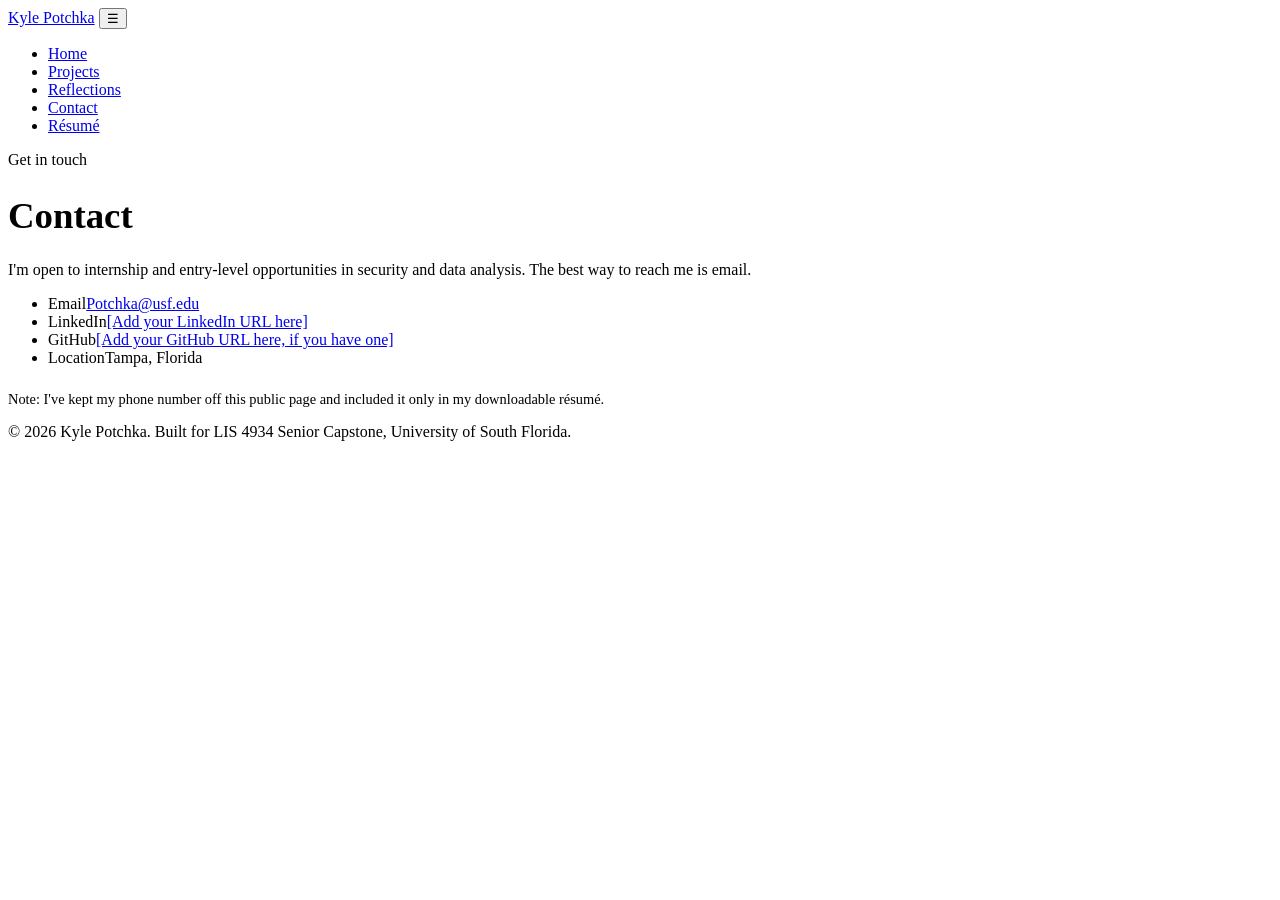
==== contact.html @ b51d2565 "Add files via upload" ====
<!DOCTYPE html>
<html lang="en">
<head>
<meta charset="UTF-8">
<meta name="viewport" content="width=device-width, initial-scale=1.0">
<title>Contact — Kyle Potchka</title>
<link rel="preconnect" href="https://fonts.googleapis.com">
<link href="https://fonts.googleapis.com/css2?family=Source+Serif+4:wght@500;600;700&family=IBM+Plex+Sans:wght@400;500;600&display=swap" rel="stylesheet">
<link rel="stylesheet" href="assets/style.css">
</head>
<body>

<nav class="site-nav">
  <div class="container">
    <a href="index.html" class="nav-name">Kyle Potchka</a>
    <button class="nav-toggle" aria-label="Toggle menu" aria-expanded="false" id="navToggle">☰</button>
    <ul class="nav-links" id="navLinks">
      <li><a href="index.html">Home</a></li>
      <li><a href="projects.html">Projects</a></li>
      <li><a href="reflections.html">Reflections</a></li>
      <li><a href="contact.html" aria-current="page">Contact</a></li>
      <li><a href="assets/Potchka_Resume.pdf">Résumé</a></li>
    </ul>
  </div>
</nav>

<header class="section" style="padding-bottom:0;">
  <div class="container prose">
    <div class="eyebrow-label">Get in touch</div>
    <h1 style="font-size:2.3rem;">Contact</h1>
    <p style="color:var(--ink-soft);">I'm open to internship and entry-level opportunities in security and data analysis. The best way to reach me is email.</p>
  </div>
</header>

<section class="section">
  <div class="container prose">
    <ul class="contact-list">
      <li><span class="label">Email</span><a href="mailto:Potchka@usf.edu">Potchka@usf.edu</a></li>
      <li><span class="label">LinkedIn</span><a href="#">[Add your LinkedIn URL here]</a></li>
      <li><span class="label">GitHub</span><a href="#">[Add your GitHub URL here, if you have one]</a></li>
      <li><span class="label">Location</span><span>Tampa, Florida</span></li>
    </ul>
    <p style="margin-top:1.5rem; color:var(--ink-faint); font-size:0.9rem;">Note: I've kept my phone number off this public page and included it only in my downloadable résumé.</p>
  </div>
</section>

<footer class="site-footer">
  <div class="container">
    &copy; 2026 Kyle Potchka. Built for LIS 4934 Senior Capstone, University of South Florida.
  </div>
</footer>

<script src="assets/main.js"></script>
</body>
</html>
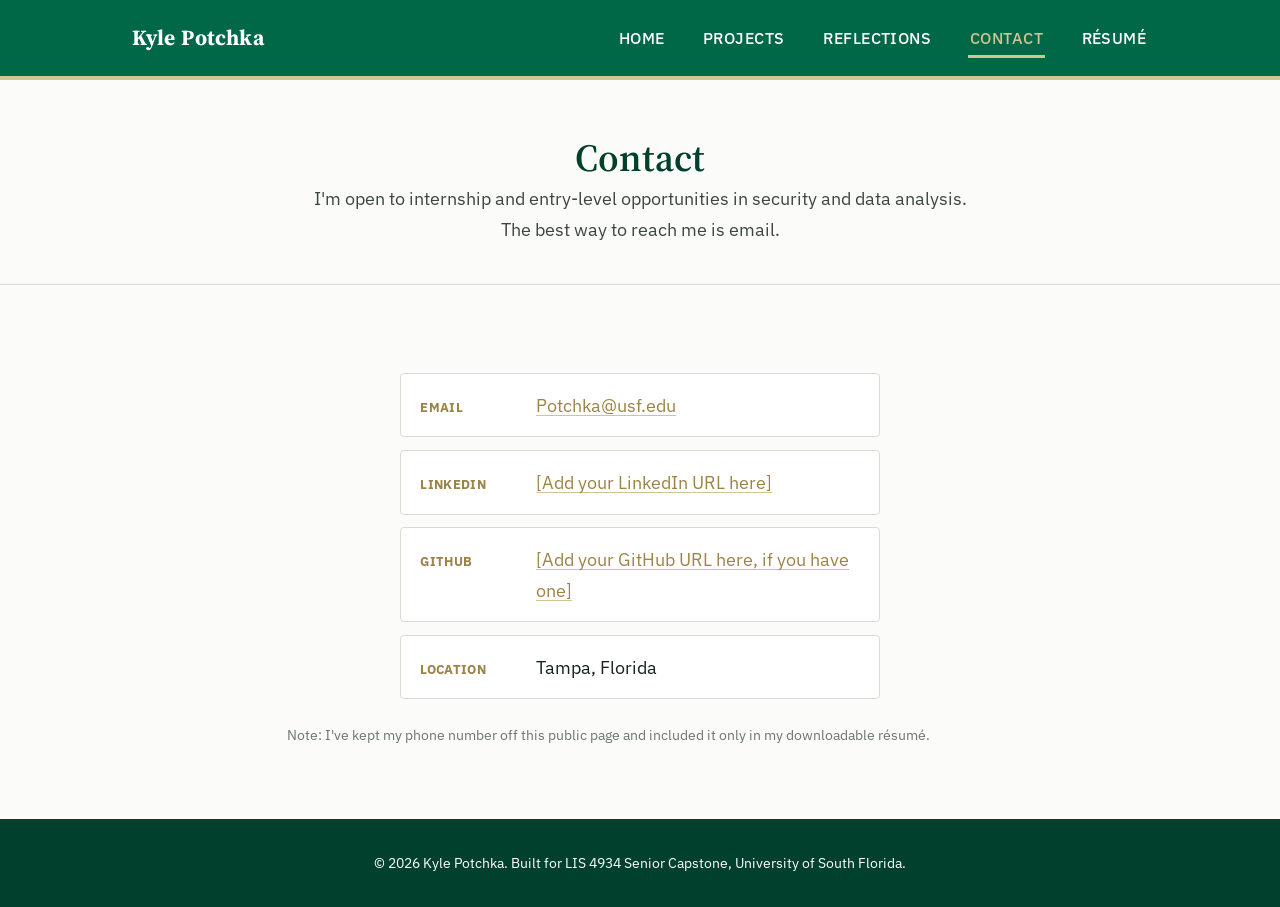
==== commit c4089b14: "Add files via upload" ====
--- a/contact.html
+++ b/contact.html
@@ -24,11 +24,10 @@
   </div>
 </nav>
 
-<header class="section" style="padding-bottom:0;">
-  <div class="container prose">
-    <div class="eyebrow-label">Get in touch</div>
-    <h1 style="font-size:2.3rem;">Contact</h1>
-    <p style="color:var(--ink-soft);">I'm open to internship and entry-level opportunities in security and data analysis. The best way to reach me is email.</p>
+<header class="hero" style="padding-bottom:2.5rem;">
+  <div class="container">
+    <h1 style="font-size:2.4rem;">Contact</h1>
+    <p class="lede">I'm open to internship and entry-level opportunities in security and data analysis. The best way to reach me is email.</p>
   </div>
 </header>
 
--- a/assets/style.css
+++ b/assets/style.css
@@ -0,0 +1,371 @@
+/* ==========================================================================
+   Kyle Potchka — ePortfolio
+   Token system: color, type, layout
+   ========================================================================== */
+
+:root {
+  /* Color */
+  --green: #006747;
+  --green-dark: #00402c;
+  --green-tint: #e6efe9;
+  --gold: #cfc493;
+  --gold-tint: #f6f3e8;
+  --gold-deep: #9c8347;
+  --paper: #fbfbf9;
+  --paper-raised: #ffffff;
+  --ink: #16211b;
+  --ink-soft: #3c463f;
+  --ink-faint: #6b7670;
+  --line: #d8ddd3;
+
+  /* Type */
+  --font-display: "Source Serif 4", Georgia, "Times New Roman", serif;
+  --font-body: "IBM Plex Sans", -apple-system, "Segoe UI", sans-serif;
+
+  --content-max: 70ch;
+  --page-max: 1080px;
+}
+
+* { box-sizing: border-box; }
+html { scroll-behavior: smooth; }
+
+body {
+  margin: 0;
+  background: var(--paper);
+  color: var(--ink);
+  font-family: var(--font-body);
+  font-size: 1.15rem;
+  line-height: 1.65;
+  -webkit-font-smoothing: antialiased;
+}
+
+@media (prefers-reduced-motion: reduce) {
+  html { scroll-behavior: auto; }
+}
+
+img { max-width: 100%; display: block; }
+
+a {
+  color: var(--gold-deep);
+  text-decoration: underline;
+  text-decoration-color: var(--gold);
+  text-underline-offset: 3px;
+}
+a:hover { color: var(--green); text-decoration-color: var(--green); }
+a:focus-visible, button:focus-visible { outline: 2px solid var(--green); outline-offset: 3px; }
+
+h1, h2, h3 {
+  font-family: var(--font-display);
+  font-weight: 600;
+  line-height: 1.15;
+  color: var(--green-dark);
+  margin: 0 0 0.5em;
+}
+
+h1 { font-size: 2.9rem; }
+h2 {
+  font-size: 1.9rem;
+  text-transform: uppercase;
+  letter-spacing: 0.04em;
+  padding-bottom: 0.5rem;
+  border-bottom: 4px solid var(--gold);
+  display: inline-block;
+}
+h3 { font-size: 1.3rem; }
+
+p { margin: 0 0 1.1em; }
+
+.container { max-width: var(--page-max); margin: 0 auto; padding: 0 2rem; }
+.prose { max-width: var(--content-max); margin-left: auto; margin-right: auto; }
+.center { text-align: center; }
+
+/* ---------- Nav ---------- */
+.site-nav {
+  position: sticky;
+  top: 0;
+  z-index: 20;
+  background: var(--green);
+  border-bottom: 4px solid var(--gold);
+}
+
+.site-nav .container {
+  display: flex;
+  align-items: center;
+  justify-content: space-between;
+  height: 76px;
+}
+
+.nav-name {
+  font-family: var(--font-display);
+  font-weight: 700;
+  font-size: 1.35rem;
+  color: #fff;
+  text-decoration: none;
+  letter-spacing: 0.02em;
+}
+.nav-name:hover { color: var(--gold); text-decoration: none; }
+
+.nav-links {
+  display: flex;
+  gap: 2.2rem;
+  list-style: none;
+  margin: 0;
+  padding: 0;
+}
+
+.nav-links a {
+  color: #fff;
+  text-decoration: none;
+  font-size: 1rem;
+  font-weight: 500;
+  text-transform: uppercase;
+  letter-spacing: 0.03em;
+  padding: 0.4rem 0.1rem;
+  border-bottom: 3px solid transparent;
+}
+.nav-links a:hover,
+.nav-links a[aria-current="page"] {
+  color: var(--gold);
+  border-bottom-color: var(--gold);
+}
+
+.nav-toggle {
+  display: none;
+  background: none;
+  border: 1px solid #fff;
+  border-radius: 6px;
+  width: 42px;
+  height: 42px;
+  font-size: 1.2rem;
+  color: #fff;
+  cursor: pointer;
+}
+
+@media (max-width: 760px) {
+  .nav-toggle { display: block; }
+  .nav-links {
+    position: absolute;
+    top: 76px;
+    left: 0;
+    right: 0;
+    background: var(--green);
+    border-bottom: 4px solid var(--gold);
+    flex-direction: column;
+    gap: 0;
+    padding: 0.5rem 2rem 1.2rem;
+    display: none;
+  }
+  .nav-links.open { display: flex; }
+  .nav-links a { padding: 0.7rem 0; width: 100%; }
+}
+
+/* ---------- Buttons ---------- */
+.btn {
+  display: inline-flex;
+  align-items: center;
+  gap: 0.5rem;
+  padding: 0.85rem 1.7rem;
+  border-radius: 3px;
+  font-family: var(--font-body);
+  font-size: 1rem;
+  font-weight: 600;
+  text-decoration: none;
+  border: 2px solid transparent;
+  cursor: pointer;
+  text-transform: uppercase;
+  letter-spacing: 0.03em;
+}
+
+.btn-primary { background: var(--green); color: #fff; border-color: var(--green); }
+.btn-primary:hover { background: var(--green-dark); border-color: var(--green-dark); color: #fff; }
+
+.btn-secondary { background: transparent; color: var(--green-dark); border-color: var(--green-dark); }
+.btn-secondary:hover { background: var(--green-tint); color: var(--green-dark); }
+
+.btn-row { display: flex; gap: 1rem; flex-wrap: wrap; margin-top: 1.8rem; justify-content: center; }
+
+/* ---------- Hero (centered, portrait-first) ---------- */
+.hero { padding: 3.5rem 0 3rem; text-align: center; border-bottom: 1px solid var(--line); }
+
+.portrait-ring {
+  width: 190px;
+  height: 190px;
+  border-radius: 50%;
+  border: 3px dashed var(--gold-deep);
+  background: var(--green-tint);
+  margin: 0 auto 1.5rem;
+  display: flex;
+  align-items: center;
+  justify-content: center;
+  color: var(--ink-faint);
+  font-size: 0.85rem;
+  text-align: center;
+  padding: 1rem;
+  overflow: hidden;
+}
+.portrait-ring img { width: 100%; height: 100%; object-fit: cover; border-radius: 50%; }
+
+.hero h1 { font-size: 3rem; margin-bottom: 0.2rem; }
+.hero .subtitle { color: var(--ink-soft); font-size: 1.15rem; font-weight: 500; margin-bottom: 1rem; }
+.hero .quote {
+  font-family: var(--font-display);
+  font-style: italic;
+  color: var(--gold-deep);
+  font-size: 1.15rem;
+  max-width: 46ch;
+  margin: 0 auto 1.6rem;
+}
+.hero .lede { max-width: 62ch; margin: 0 auto; color: var(--ink-soft); }
+
+/* ---------- Quick facts band ---------- */
+.facts { background: var(--green); padding: 2rem 0; }
+.facts-grid {
+  display: grid;
+  grid-template-columns: repeat(4, 1fr);
+  gap: 1.5rem;
+  text-align: center;
+}
+@media (max-width: 700px) { .facts-grid { grid-template-columns: repeat(2, 1fr); } }
+.fact dt {
+  font-size: 0.8rem;
+  color: var(--gold);
+  text-transform: uppercase;
+  letter-spacing: 0.04em;
+  margin-bottom: 0.35rem;
+}
+.fact dd { margin: 0; font-size: 1.1rem; color: #fff; font-weight: 600; }
+
+/* ---------- Sections ---------- */
+.section { padding: 3.5rem 0; }
+.section-tint { background: var(--gold-tint); border-top: 1px solid var(--line); border-bottom: 1px solid var(--line); }
+.section-header { text-align: center; margin-bottom: 2.2rem; }
+.section-header p { color: var(--ink-soft); max-width: 60ch; margin: 0.8rem auto 0; }
+
+.bio-block { max-width: var(--content-max); margin: 0 auto; }
+.bio-block p { font-size: 1.1rem; }
+
+/* ---------- Skills ---------- */
+.skill-groups {
+  display: grid;
+  grid-template-columns: repeat(3, 1fr);
+  gap: 1.75rem;
+  margin-top: 1rem;
+}
+@media (max-width: 700px) { .skill-groups { grid-template-columns: 1fr; } }
+.skill-group {
+  background: #fff;
+  border: 1px solid var(--line);
+  border-top: 5px solid var(--green);
+  border-radius: 4px;
+  padding: 1.5rem;
+  text-align: center;
+}
+.skill-group h3 { margin-bottom: 0.9rem; text-transform: uppercase; font-size: 1.05rem; letter-spacing: 0.03em; }
+.chip-row { display: flex; flex-wrap: wrap; gap: 0.5rem; justify-content: center; }
+.chip {
+  background: var(--gold);
+  color: var(--green-dark);
+  font-size: 0.9rem;
+  font-weight: 600;
+  padding: 0.35rem 0.85rem;
+  border-radius: 3px;
+}
+
+/* ---------- Resume block ---------- */
+.resume-block {
+  text-align: center;
+  background: #fff;
+  border: 1px solid var(--line);
+  border-top: 5px solid var(--gold-deep);
+  border-radius: 4px;
+  padding: 2.5rem;
+  max-width: 640px;
+  margin: 0 auto;
+}
+.resume-block p { color: var(--ink-faint); font-size: 0.95rem; margin-bottom: 1.5rem; }
+
+/* ---------- Project cards ---------- */
+.project-grid {
+  display: grid;
+  grid-template-columns: repeat(2, 1fr);
+  gap: 1.75rem;
+  margin-top: 2rem;
+}
+@media (max-width: 760px) { .project-grid { grid-template-columns: 1fr; } }
+
+.project-card {
+  background: #fff;
+  border: 1px solid var(--line);
+  border-top: 5px solid var(--green);
+  border-radius: 4px;
+  padding: 1.9rem;
+  display: flex;
+  flex-direction: column;
+  gap: 0.8rem;
+}
+
+.tag-row { display: flex; gap: 0.5rem; flex-wrap: wrap; }
+.tag {
+  font-size: 0.75rem;
+  font-weight: 700;
+  padding: 0.25rem 0.7rem;
+  border-radius: 3px;
+  text-transform: uppercase;
+  letter-spacing: 0.03em;
+  background: var(--green);
+  color: #fff;
+}
+.tag.tag-class { background: var(--gold-deep); }
+
+.project-card h3 { margin-bottom: 0; }
+.project-card .meta { font-size: 0.85rem; color: var(--ink-faint); font-weight: 600; }
+.project-card p { color: var(--ink-soft); font-size: 1rem; margin-bottom: 0.4rem; }
+
+.reflection-note {
+  border-left: 4px solid var(--gold);
+  background: var(--gold-tint);
+  padding: 0.8rem 1rem;
+  font-size: 0.95rem;
+  color: var(--ink-soft);
+  border-radius: 0 4px 4px 0;
+}
+.reflection-note strong { color: var(--ink); }
+
+.placeholder-card { border: 2px dashed var(--line); border-top: 2px dashed var(--line); background: transparent; justify-content: center; text-align: center; }
+.placeholder-card p { color: var(--ink-faint); font-style: italic; }
+
+/* ---------- Reflections ---------- */
+.reflections article {
+  background: #fff;
+  border: 1px solid var(--line);
+  border-left: 5px solid var(--green);
+  border-radius: 4px;
+  padding: 2rem;
+}
+.reflections article + article { margin-top: 1.75rem; }
+.reflections h2 { margin-bottom: 0.3rem; font-size: 1.4rem; border-bottom: none; padding-bottom: 0; }
+.reflections .meta { color: var(--ink-faint); font-size: 0.88rem; margin-bottom: 1rem; font-weight: 600; text-transform: uppercase; letter-spacing: 0.03em; }
+
+/* ---------- Contact ---------- */
+.contact-list { list-style: none; padding: 0; margin: 2rem auto 0; max-width: 480px; }
+.contact-list li {
+  padding: 1rem 1.2rem;
+  border: 1px solid var(--line);
+  border-radius: 4px;
+  margin-bottom: 0.8rem;
+  display: flex;
+  gap: 1rem;
+  align-items: baseline;
+  background: #fff;
+}
+.contact-list .label { width: 100px; flex-shrink: 0; color: var(--gold-deep); font-size: 0.8rem; font-weight: 700; text-transform: uppercase; letter-spacing: 0.03em; }
+
+/* ---------- Footer ---------- */
+.site-footer {
+  padding: 2rem 0;
+  color: #fff;
+  background: var(--green-dark);
+  font-size: 0.9rem;
+  text-align: center;
+}
+.site-footer a { color: var(--gold); }
